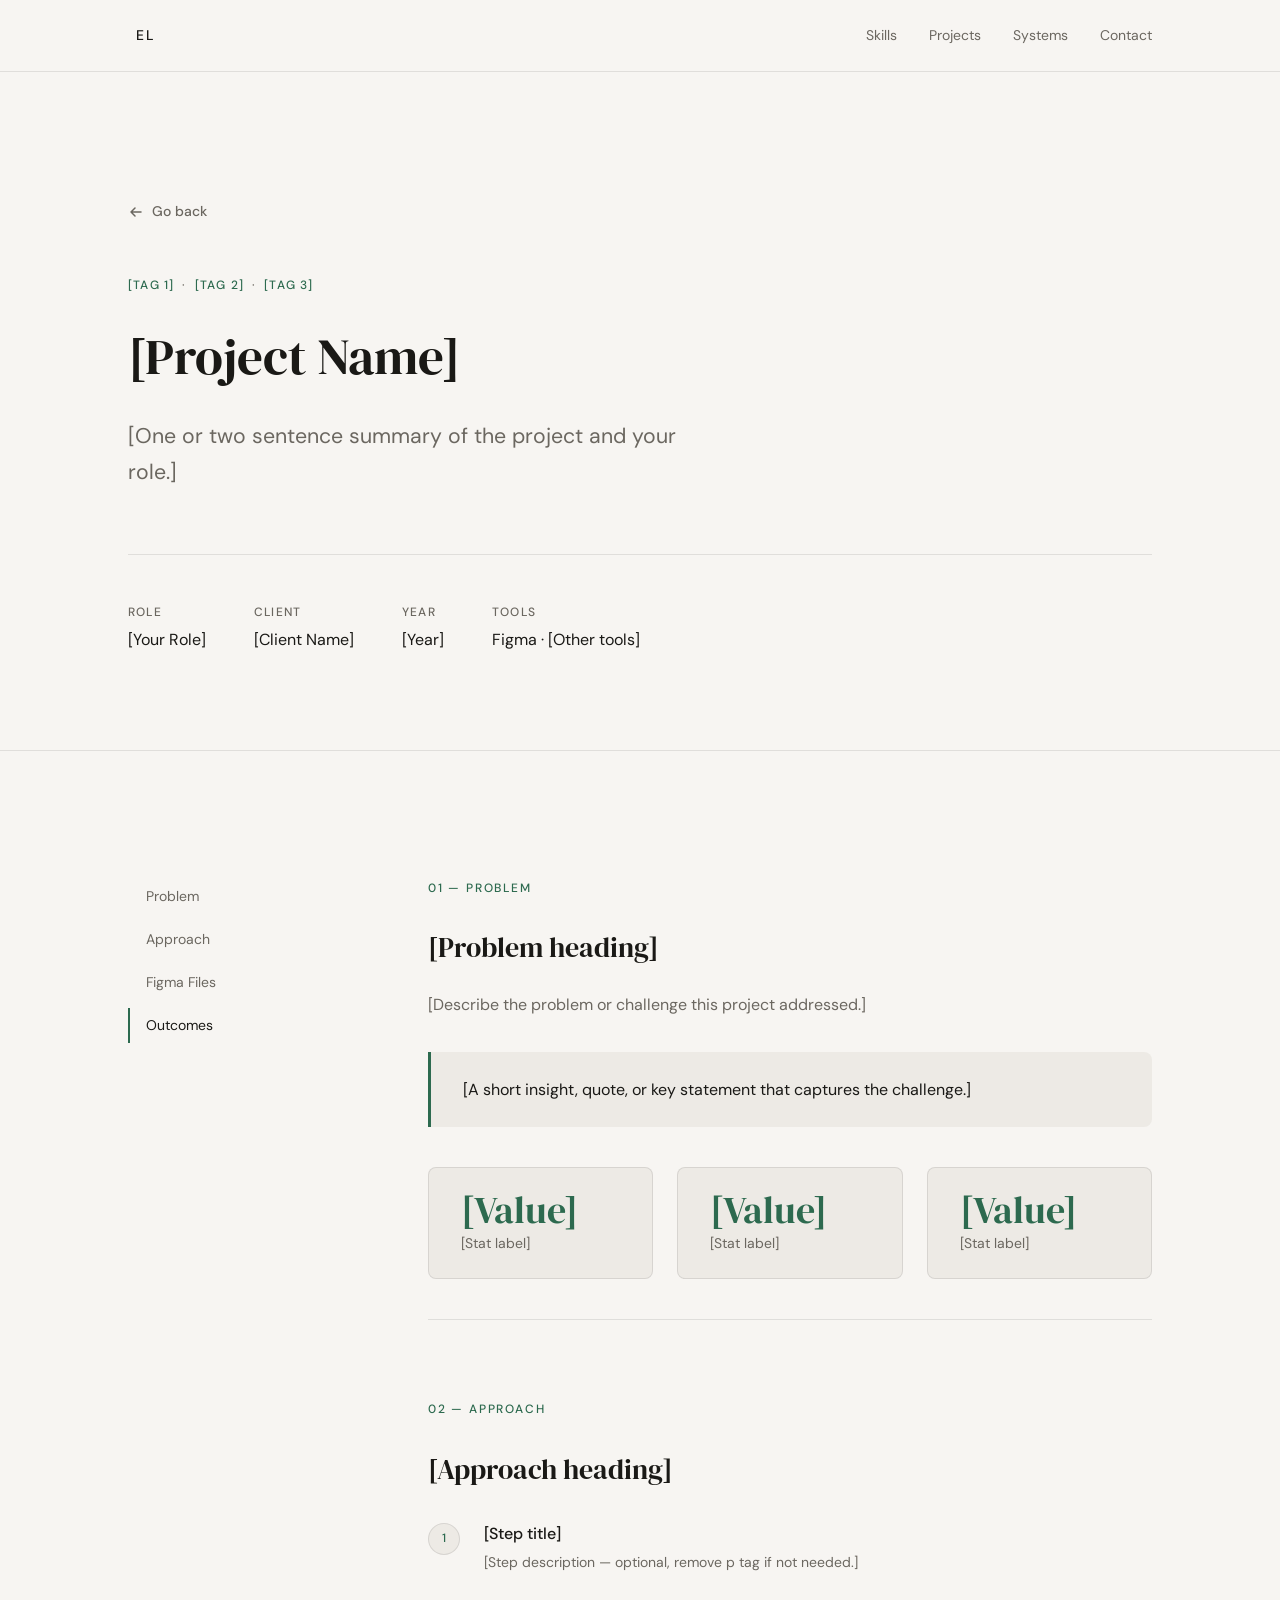
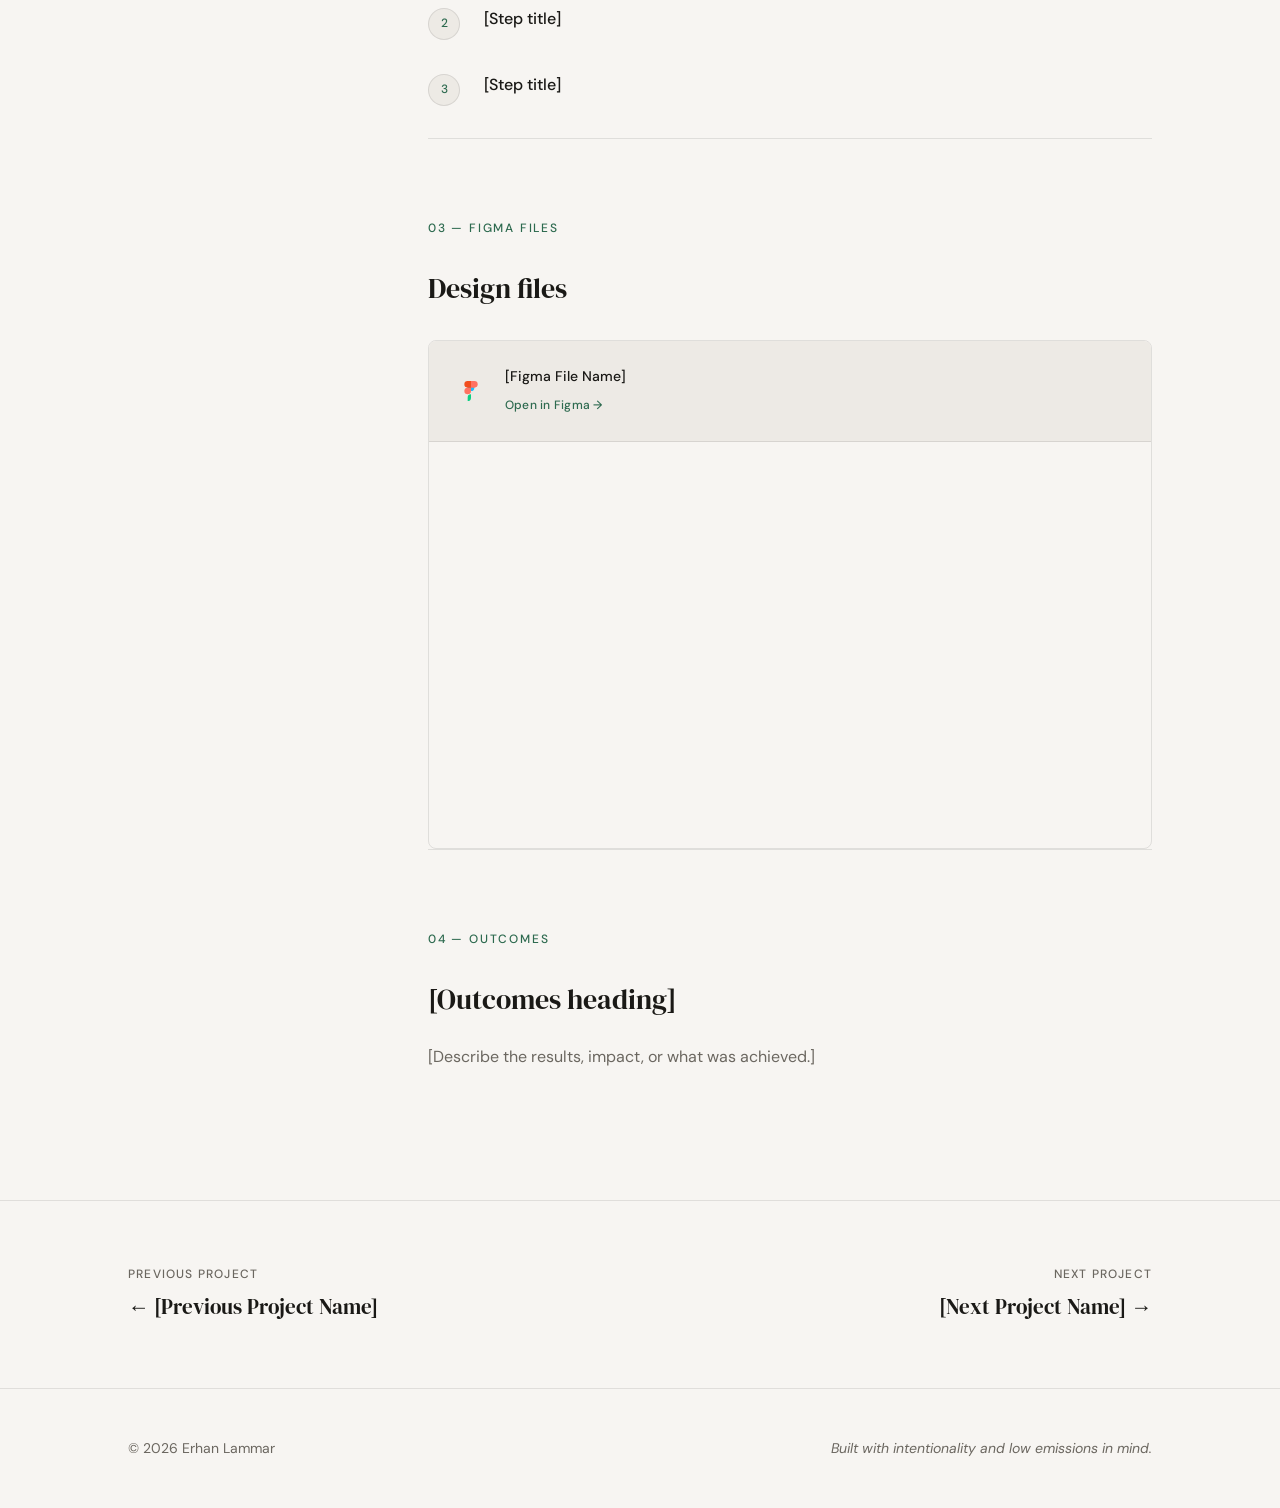
==== projects/_template.html @ 79a52daa "Update Elia Group case study content and add project template - Rewrite Problem, Approach, and Outco" ====
<!DOCTYPE html>
<html lang="en">
<head>
  <meta charset="UTF-8" />
  <meta name="viewport" content="width=device-width, initial-scale=1.0" />
  <meta name="description" content="[PROJECT NAME] — Case Study by Erhan Lammar. [SHORT DESCRIPTION]" />
  <title>[PROJECT NAME] — Erhan Lammar</title>
  <link rel="preconnect" href="https://fonts.googleapis.com" />
  <link rel="preconnect" href="https://fonts.gstatic.com" crossorigin />
  <link href="https://fonts.googleapis.com/css2?family=DM+Serif+Display:ital@0;1&family=DM+Sans:ital,opsz,wght@0,9..40,300;0,9..40,400;0,9..40,500;1,9..40,300&display=swap" rel="stylesheet" />
  <link rel="stylesheet" href="../styles.css" />
</head>
<body>

  <a href="#main-content" class="skip-link">Skip to main content</a>

  <header class="site-header" role="banner">
    <nav class="nav" aria-label="Main navigation">
      <a href="../index.html" class="nav__logo" aria-label="Erhan Lammar — Home">
        <span aria-hidden="true">EL</span>
      </a>
      <ul class="nav__links" role="list">
        <li><a href="../index.html#skills" class="nav__link">Skills</a></li>
        <li><a href="../index.html#projects" class="nav__link">Projects</a></li>
        <li><a href="../index.html#systems" class="nav__link">Systems</a></li>
        <li><a href="../index.html#contact" class="nav__link">Contact</a></li>
      </ul>
    </nav>
  </header>

  <main id="main-content">

    <!-- ── Hero ── -->
    <section class="cs-hero" aria-labelledby="cs-title">
      <div class="container reveal">

        <div class="cs-hero__back">
          <a href="../index.html#projects" class="back-link" aria-label="Go back">
            <svg width="16" height="16" viewBox="0 0 16 16" fill="none" aria-hidden="true">
              <path d="M13 8H3M7 4L3 8l4 4" stroke="currentColor" stroke-width="1.5" stroke-linecap="round" stroke-linejoin="round"/>
            </svg>
            Go back
          </a>
        </div>

        <!-- Tags: add/remove as needed -->
        <div class="cs-hero__tags">
          <span class="cs-hero__tag">[Tag 1]</span>
          <span class="cs-hero__tag">[Tag 2]</span>
          <span class="cs-hero__tag">[Tag 3]</span>
        </div>

        <h1 class="cs-hero__title" id="cs-title">[Project Name]</h1>
        <p class="cs-hero__summary">
          [One or two sentence summary of the project and your role.]
        </p>

        <!-- Meta: update labels/values to match the project -->
        <dl class="cs-hero__meta">
          <div class="cs-meta-item">
            <dt class="cs-meta-item__label">Role</dt>
            <dd class="cs-meta-item__value">[Your Role]</dd>
          </div>
          <div class="cs-meta-item">
            <dt class="cs-meta-item__label">Client</dt>
            <dd class="cs-meta-item__value">[Client Name]</dd>
          </div>
          <div class="cs-meta-item">
            <dt class="cs-meta-item__label">Year</dt>
            <dd class="cs-meta-item__value">[Year]</dd>
          </div>
          <div class="cs-meta-item">
            <dt class="cs-meta-item__label">Tools</dt>
            <dd class="cs-meta-item__value">Figma · [Other tools]</dd>
          </div>
        </dl>

      </div>
    </section>

    <!-- ── Body ── -->
    <div class="cs-body">
      <div class="container">
        <div class="cs-body__grid">

          <!-- Sidebar navigation — mirror the section IDs below -->
          <aside class="cs-sidebar" aria-label="Case study sections">
            <a href="#problem" class="cs-sidebar__link">Problem</a>
            <a href="#approach" class="cs-sidebar__link">Approach</a>
            <a href="#figma-files" class="cs-sidebar__link">Figma Files</a>
            <a href="#outcomes" class="cs-sidebar__link">Outcomes</a>
          </aside>

          <div class="cs-content">

            <!-- ── 01 Problem ── -->
            <section class="cs-section reveal" id="problem" aria-labelledby="problem-heading">
              <p class="cs-section__label">01 — Problem</p>
              <h2 class="cs-section__heading" id="problem-heading">[Problem heading]</h2>
              <div class="cs-section__body">
                <p>[Describe the problem or challenge this project addressed.]</p>
              </div>

              <!-- Optional callout quote -->
              <div class="cs-callout">
                <p>[A short insight, quote, or key statement that captures the challenge.]</p>
              </div>

              <!-- Optional stats — remove if not needed -->
              <div class="cs-stats">
                <div class="cs-stat">
                  <p class="cs-stat__value">[Value]</p>
                  <p class="cs-stat__label">[Stat label]</p>
                </div>
                <div class="cs-stat">
                  <p class="cs-stat__value">[Value]</p>
                  <p class="cs-stat__label">[Stat label]</p>
                </div>
                <div class="cs-stat">
                  <p class="cs-stat__value">[Value]</p>
                  <p class="cs-stat__label">[Stat label]</p>
                </div>
              </div>
            </section>

            <!-- ── 02 Approach ── -->
            <section class="cs-section reveal" id="approach" aria-labelledby="approach-heading">
              <p class="cs-section__label">02 — Approach</p>
              <h2 class="cs-section__heading" id="approach-heading">[Approach heading]</h2>

              <!-- Numbered steps — add or remove as needed -->
              <div class="cs-steps">
                <div class="cs-step">
                  <span class="cs-step__num" aria-hidden="true">1</span>
                  <div class="cs-step__content">
                    <h4>[Step title]</h4>
                    <p>[Step description — optional, remove p tag if not needed.]</p>
                  </div>
                </div>
                <div class="cs-step">
                  <span class="cs-step__num" aria-hidden="true">2</span>
                  <div class="cs-step__content">
                    <h4>[Step title]</h4>
                  </div>
                </div>
                <div class="cs-step">
                  <span class="cs-step__num" aria-hidden="true">3</span>
                  <div class="cs-step__content">
                    <h4>[Step title]</h4>
                  </div>
                </div>
              </div>
            </section>

            <!-- ── 03 Figma Files ── -->
            <section class="cs-section reveal" id="figma-files" aria-labelledby="figma-heading">
              <p class="cs-section__label">03 — Figma Files</p>
              <h2 class="cs-section__heading" id="figma-heading">Design files</h2>

              <div class="cs-figma-files">

                <!-- Repeat this block for each Figma file -->
                <div class="cs-figma-file">
                  <div class="cs-figma-file__header">
                    <svg class="cs-figma-file__icon" width="20" height="20" viewBox="0 0 38 57" fill="none" aria-hidden="true">
                      <path d="M19 28.5A9.5 9.5 0 1 1 28.5 19 9.5 9.5 0 0 1 19 28.5z" fill="#1ABCFE"/>
                      <path d="M9.5 47.5A9.5 9.5 0 0 1 19 38v9.5a9.5 9.5 0 0 1-9.5 9.5z" fill="#0ACF83"/>
                      <path d="M0 28.5A9.5 9.5 0 0 1 9.5 19H19v9.5A9.5 9.5 0 0 1 9.5 38 9.5 9.5 0 0 1 0 28.5z" fill="#FF7262"/>
                      <path d="M0 9.5A9.5 9.5 0 0 1 9.5 0H19v19H9.5A9.5 9.5 0 0 1 0 9.5z" fill="#F24E1E"/>
                      <path d="M19 0h9.5a9.5 9.5 0 0 1 0 19H19z" fill="#FF7262"/>
                    </svg>
                    <div>
                      <p class="cs-figma-file__name">[Figma File Name]</p>
                      <a href="[FIGMA URL]" class="cs-figma-file__link" target="_blank" rel="noopener noreferrer">Open in Figma →</a>
                    </div>
                  </div>
                  <div class="cs-figma-embed">
                    <iframe src="https://www.figma.com/embed?embed_host=share&url=[FIGMA URL]" allowfullscreen loading="lazy" title="[Figma File Name] — Figma design file"></iframe>
                  </div>
                </div>

              </div>
            </section>

            <!-- ── 04 Outcomes ── -->
            <section class="cs-section reveal" id="outcomes" aria-labelledby="outcomes-heading">
              <p class="cs-section__label">04 — Outcomes</p>
              <h2 class="cs-section__heading" id="outcomes-heading">[Outcomes heading]</h2>
              <div class="cs-section__body">
                <p>[Describe the results, impact, or what was achieved.]</p>
              </div>
            </section>

          </div>
        </div>
      </div>
    </div>

  </main>

  <!-- ── Project Navigation ── -->
  <nav class="cs-project-nav" aria-label="Project navigation">
    <div class="container">
      <!-- Previous: update href and title, or remove if first project -->
      <a href="[PREV-PAGE].html" class="cs-project-nav__link">
        <span class="cs-project-nav__dir">Previous Project</span>
        <span class="cs-project-nav__title">← [Previous Project Name]</span>
      </a>
      <!-- Next: update href and title, or remove if last project -->
      <a href="[NEXT-PAGE].html" class="cs-project-nav__link cs-project-nav__link--next">
        <span class="cs-project-nav__dir">Next Project</span>
        <span class="cs-project-nav__title">[Next Project Name] →</span>
      </a>
    </div>
  </nav>

  <footer class="site-footer" role="contentinfo">
    <div class="container">
      <p class="site-footer__copy">&copy; <span class="year"></span> Erhan Lammar</p>
      <p class="site-footer__note">Built with intentionality and low emissions in mind.</p>
    </div>
  </footer>

  <script src="../main.js"></script>
  <script>
    document.querySelectorAll('.year').forEach(el => el.textContent = new Date().getFullYear());
    const sidebarLinks = document.querySelectorAll('.cs-sidebar__link');
    const csSections = document.querySelectorAll('.cs-section[id]');
    const sidebarObserver = new IntersectionObserver(entries => {
      entries.forEach(entry => {
        if (entry.isIntersecting) {
          sidebarLinks.forEach(l => l.classList.remove('is-active'));
          const active = document.querySelector(`.cs-sidebar__link[href="#${entry.target.id}"]`);
          if (active) active.classList.add('is-active');
        }
      });
    }, { threshold: 0.4 });
    csSections.forEach(s => sidebarObserver.observe(s));
  </script>
</body>
</html>
---- styles.css ----
/* ============================================================
   Erhan Lammar Portfolio — Design System Tokens & Styles
   ============================================================ */

/* ── Tokens ── */
:root {
  /* Color */
  --color-bg:           #F7F5F2;
  --color-surface:      #EDEAE5;
  --color-text:         #1A1916;
  --color-text-muted:   #6B6760;
  --color-accent:       #2D6A4F;
  --color-accent-light: #52B788;
  --color-border:       rgba(26, 25, 22, 0.10);

  /* Typography */
  --font-serif: 'DM Serif Display', Georgia, 'Times New Roman', serif;
  --font-sans:  'DM Sans', system-ui, -apple-system, sans-serif;

  /* Type scale — Perfect Fourth (1.333) */
  --text-xs:   0.75rem;   /* 12px */
  --text-sm:   0.875rem;  /* 14px */
  --text-base: 1rem;      /* 16px */
  --text-lg:   1.333rem;  /* ~21px */
  --text-xl:   1.777rem;  /* ~28px */
  --text-2xl:  2.369rem;  /* ~38px */
  --text-3xl:  3.157rem;  /* ~50px */
  --text-4xl:  4.209rem;  /* ~67px */

  /* Spacing — 8pt grid */
  --space-1:  8px;
  --space-2:  16px;
  --space-3:  24px;
  --space-4:  32px;
  --space-5:  40px;
  --space-6:  48px;
  --space-8:  64px;
  --space-10: 80px;
  --space-12: 96px;
  --space-16: 128px;

  /* Border radius */
  --radius-sm: 4px;
  --radius-md: 8px;

  /* Transitions */
  --transition-fast: 200ms ease-out;
  --transition-med:  300ms ease-out;
}

/* Dark mode */
@media (prefers-color-scheme: dark) {
  :root {
    --color-bg:           #1A1916;
    --color-surface:      #242220;
    --color-text:         #F0EDE9;
    --color-text-muted:   #A09C97;
    --color-accent:       #52B788;
    --color-accent-light: #74C9A3;
    --color-border:       rgba(240, 237, 233, 0.10);
  }
}

/* ── Reset & Base ── */
*, *::before, *::after {
  box-sizing: border-box;
  margin: 0;
  padding: 0;
}

html {
  scroll-behavior: smooth;
  font-size: 16px;
}

@media (prefers-reduced-motion: reduce) {
  html { scroll-behavior: auto; }
}

body {
  font-family: var(--font-sans);
  background-color: var(--color-bg);
  color: var(--color-text);
  line-height: 1.65;
  -webkit-font-smoothing: antialiased;
  -moz-osx-font-smoothing: grayscale;
}

img, svg {
  display: block;
  max-width: 100%;
}

a {
  color: inherit;
  text-decoration: none;
}

ul { list-style: none; }

/* ── Utilities ── */
.sr-only {
  position: absolute;
  width: 1px;
  height: 1px;
  padding: 0;
  margin: -1px;
  overflow: hidden;
  clip: rect(0, 0, 0, 0);
  white-space: nowrap;
  border: 0;
}

.container {
  width: 100%;
  max-width: 1120px;
  margin-inline: auto;
  padding-inline: var(--space-3);
}

@media (min-width: 768px) {
  .container { padding-inline: var(--space-6); }
}

/* ── Skip Link ── */
.skip-link {
  position: absolute;
  top: var(--space-2);
  left: var(--space-2);
  z-index: 9999;
  padding: var(--space-1) var(--space-2);
  background: var(--color-accent);
  color: #F7F5F2;
  font-family: var(--font-sans);
  font-size: var(--text-sm);
  font-weight: 500;
  border-radius: var(--radius-sm);
  transform: translateY(-200%);
  transition: transform var(--transition-fast);
}

.skip-link:focus {
  transform: translateY(0);
  outline: 2px solid var(--color-accent-light);
  outline-offset: 3px;
}

/* ── Focus Ring ── */
:focus-visible {
  outline: 2px solid var(--color-accent);
  outline-offset: 3px;
  border-radius: var(--radius-sm);
}

/* ── Navigation ── */
.site-header {
  position: sticky;
  top: 0;
  z-index: 100;
  background-color: var(--color-bg);
  border-bottom: 1px solid var(--color-border);
  backdrop-filter: blur(8px);
  -webkit-backdrop-filter: blur(8px);
}

.nav {
  display: flex;
  align-items: center;
  justify-content: space-between;
  max-width: 1120px;
  margin-inline: auto;
  padding: var(--space-2) var(--space-3);
}

@media (min-width: 768px) {
  .nav { padding: var(--space-2) var(--space-6); }
}

.nav__logo {
  font-family: var(--font-sans);
  font-size: var(--text-sm);
  font-weight: 500;
  letter-spacing: 0.15em;
  text-transform: uppercase;
  color: var(--color-text);
  padding: var(--space-1);
  border-radius: var(--radius-sm);
  transition: color var(--transition-fast);
}

.nav__logo:hover { color: var(--color-accent); }

.nav__links {
  display: flex;
  gap: var(--space-4);
  align-items: center;
}

.nav__link {
  font-size: var(--text-sm);
  font-weight: 400;
  color: var(--color-text-muted);
  padding-bottom: 2px;
  border-bottom: 2px solid transparent;
  transition: color var(--transition-fast), border-color var(--transition-fast);
}

.nav__link:hover,
.nav__link:focus-visible,
.nav__link--active {
  color: var(--color-text);
  border-bottom-color: var(--color-accent);
  outline: none;
}

/* ── Section Base ── */
.section {
  padding-block: var(--space-12);
}

@media (min-width: 768px) {
  .section { padding-block: var(--space-16); }
}

.section-label {
  font-family: var(--font-sans);
  font-size: var(--text-xs);
  font-weight: 500;
  letter-spacing: 0.15em;
  text-transform: uppercase;
  color: var(--color-accent);
  margin-bottom: var(--space-6);
}

/* ── Scroll Reveal ── */
.reveal {
  opacity: 0;
  transform: translateY(24px);
  transition: opacity 0.6s ease-out, transform 0.6s ease-out;
}

.reveal.is-visible {
  opacity: 1;
  transform: translateY(0);
}

@media (prefers-reduced-motion: reduce) {
  .reveal {
    opacity: 1;
    transform: none;
    transition: none;
  }
}

/* ── Hero ── */
.hero {
  position: relative;
  min-height: 100svh;
  display: flex;
  flex-direction: column;
  justify-content: center;
  padding: var(--space-12) var(--space-3);
  padding-top: calc(var(--space-12) + 60px);
  overflow: hidden;
}

@media (min-width: 768px) {
  .hero { padding: var(--space-16) var(--space-6); }
}

/* Photo — right-anchored, fades into background */
.hero::before {
  content: '';
  position: absolute;
  inset: 0;
  background-image: url('images/erhan.jpg');
  background-size: cover;
  background-position: center top;
  background-repeat: no-repeat;
  opacity: 0.18;
  z-index: 0;
}

@media (min-width: 768px) {
  .hero::before {
    background-size: auto 100%;
    background-position: right center;
    /* Fade the photo out on the left so text stays readable */
    -webkit-mask-image: linear-gradient(to right, transparent 20%, black 60%);
    mask-image: linear-gradient(to right, transparent 20%, black 60%);
    opacity: 0.55;
  }
}

.hero__inner {
  position: relative;
  z-index: 1;
  max-width: 1120px;
  margin-inline: auto;
  width: 100%;
}

.hero__heading {
  font-family: var(--font-sans);
  font-size: clamp(var(--text-2xl), 7vw, var(--text-4xl));
  font-weight: 300;
  line-height: 1.1;
  letter-spacing: -0.02em;
  color: var(--color-text);
  margin-bottom: var(--space-4);
}

.hero__line {
  display: block;
}

.hero__line--serif {
  font-family: var(--font-serif);
  font-weight: 400;
  font-style: normal;
}

.hero__line--accent {
  color: var(--color-accent);
}

.hero__name {
  font-family: var(--font-sans);
  font-size: var(--text-sm);
  font-weight: 400;
  letter-spacing: 0.12em;
  text-transform: uppercase;
  color: var(--color-text-muted);
  margin-bottom: var(--space-3);
}

.hero__sub {
  font-size: var(--text-lg);
  color: var(--color-text-muted);
  max-width: 480px;
  line-height: 1.6;
}

/* Hero staggered fade-in */
.hero__name,
.hero__line,
.hero__sub {
  opacity: 0;
  transform: translateY(16px);
  transition: opacity 0.6s ease-out, transform 0.6s ease-out;
}

.hero--loaded .hero__name,
.hero--loaded .hero__line,
.hero--loaded .hero__sub {
  opacity: 1;
  transform: translateY(0);
}

.hero__name[data-delay="0"]  { transition-delay: 0ms; }
.hero__line[data-delay="1"]  { transition-delay: 80ms; }
.hero__line[data-delay="2"]  { transition-delay: 160ms; }
.hero__line[data-delay="3"]  { transition-delay: 240ms; }
.hero__sub[data-delay="4"]   { transition-delay: 360ms; }

@media (prefers-reduced-motion: reduce) {
  .hero__name,
  .hero__line,
  .hero__sub {
    opacity: 1;
    transform: none;
    transition: none;
  }
}

/* Scroll cue */
.hero__scroll-cue {
  position: absolute;
  bottom: var(--space-6);
  left: 50%;
  transform: translateX(-50%);
  display: flex;
  justify-content: center;
}

.scroll-line {
  display: block;
  width: 1px;
  height: 48px;
  background: linear-gradient(to bottom, var(--color-accent) 0%, transparent 100%);
  animation: scroll-pulse 2s ease-in-out infinite;
}

@keyframes scroll-pulse {
  0%, 100% { opacity: 0.3; transform: scaleY(1); }
  50%       { opacity: 1;   transform: scaleY(1.1); }
}

@media (prefers-reduced-motion: reduce) {
  .scroll-line { animation: none; opacity: 0.4; }
}

/* ── About ── */
.about__grid {
  display: grid;
  grid-template-columns: 1fr;
  gap: var(--space-8);
}

@media (min-width: 768px) {
  .about__grid {
    grid-template-columns: 1fr 1fr;
    gap: var(--space-10);
    align-items: start;
  }
  .about__facts {
    padding-top: 68px; /* offset label height (20px) + label margin-bottom (48px) */
  }
}

.about__text {
  font-size: var(--text-lg);
  color: var(--color-text);
  line-height: 1.75;
}

.facts-list {
  display: flex;
  flex-direction: column;
  gap: var(--space-2);
  border-top: 1px solid var(--color-border);
  padding-top: var(--space-3);
}

.facts-list__item {
  display: flex;
  align-items: flex-start;
  gap: var(--space-2);
  font-size: var(--text-base);
  color: var(--color-text-muted);
  line-height: 1.5;
}

.facts-list__icon {
  flex-shrink: 0;
  margin-top: 2px;
  color: var(--color-accent);
}

/* ── Skills ── */
.skills__grid {
  display: grid;
  grid-template-columns: 1fr 1fr;
  gap: var(--space-6) var(--space-8);
}

@media (min-width: 768px) {
  .skills__grid {
    grid-template-columns: repeat(4, 1fr);
  }
}

.skills__category-title {
  font-family: var(--font-sans);
  font-size: var(--text-xs);
  font-weight: 500;
  letter-spacing: 0.1em;
  text-transform: uppercase;
  color: var(--color-text-muted);
  margin-bottom: var(--space-2);
}

.tag-list {
  display: flex;
  flex-wrap: wrap;
  gap: var(--space-1);
}

.tag {
  display: inline-block;
  font-size: var(--text-sm);
  color: var(--color-text);
  background: var(--color-surface);
  border: 1px solid var(--color-border);
  border-radius: var(--radius-sm);
  padding: 4px 10px;
  line-height: 1.5;
}

/* ── Buttons ── */
.btn-outline {
  display: inline-flex;
  align-items: center;
  gap: var(--space-2);
  font-family: var(--font-sans);
  font-size: var(--text-sm);
  font-weight: 500;
  color: var(--color-text);
  border: 1px solid var(--color-border);
  border-radius: var(--radius-md);
  padding: var(--space-2) var(--space-4);
  text-decoration: none;
  transition: border-color var(--transition-fast), color var(--transition-fast), background var(--transition-fast);
}

.btn-outline:hover {
  border-color: var(--color-accent);
  color: var(--color-accent);
  background: color-mix(in srgb, var(--color-accent) 8%, transparent);
}

/* ── Projects ── */
.projects__cta {
  margin-top: var(--space-6);
  display: flex;
  justify-content: center;
}

.projects__grid {
  display: grid;
  grid-template-columns: 1fr;
  gap: var(--space-3);
}

@media (min-width: 768px) {
  .projects__grid {
    grid-template-columns: repeat(3, 1fr);
  }
}

.project-card {
  background: var(--color-surface);
  border: 1px solid var(--color-border);
  border-left: 3px solid transparent;
  border-radius: var(--radius-md);
  transition: transform var(--transition-fast), border-left-color var(--transition-fast);
}

.project-card:hover {
  transform: translateY(-4px);
  border-left-color: var(--color-accent);
}

@media (prefers-reduced-motion: reduce) {
  .project-card:hover { transform: none; }
}

.project-card__inner {
  padding: var(--space-4);
  display: flex;
  flex-direction: column;
  gap: var(--space-2);
  height: 100%;
}

.project-card__tags {
  display: flex;
  flex-wrap: wrap;
  gap: var(--space-1);
}

.project-tag {
  font-size: var(--text-xs);
  font-weight: 500;
  letter-spacing: 0.08em;
  text-transform: uppercase;
  color: var(--color-accent);
}

.project-tag + .project-tag::before {
  content: '·';
  margin-right: var(--space-1);
  color: var(--color-text-muted);
}

.project-card__title {
  font-family: var(--font-serif);
  font-size: var(--text-xl);
  font-weight: 400;
  line-height: 1.2;
  color: var(--color-text);
}

.project-card__desc {
  font-size: var(--text-base);
  color: var(--color-text-muted);
  line-height: 1.65;
  flex: 1;
}

.project-card__link {
  display: inline-flex;
  align-items: center;
  gap: var(--space-1);
  font-size: var(--text-sm);
  font-weight: 500;
  color: var(--color-accent);
  margin-top: auto;
  padding-top: var(--space-2);
  border-top: 1px solid var(--color-border);
  transition: gap var(--transition-fast);
}

.project-card__link:hover { gap: var(--space-2); }
.project-card__link:focus-visible { outline-offset: 6px; }

/* ── Design System Contributions ── */
.ds-contributions__intro {
  font-size: var(--text-lg);
  color: var(--color-text-muted);
  max-width: 560px;
  margin-bottom: var(--space-8);
}

.ds-contributions__grid {
  display: grid;
  grid-template-columns: 1fr;
  gap: var(--space-3);
}

@media (min-width: 768px) {
  .ds-contributions__grid {
    grid-template-columns: repeat(3, 1fr);
  }
}

.contribution-card {
  padding: var(--space-4);
  border: 1px solid var(--color-border);
  border-radius: var(--radius-md);
  display: flex;
  flex-direction: column;
  gap: var(--space-2);
}

.contribution-card__icon {
  color: var(--color-accent);
  margin-bottom: var(--space-1);
}

.contribution-card__title {
  font-family: var(--font-sans);
  font-size: var(--text-base);
  font-weight: 500;
  color: var(--color-text);
  line-height: 1.4;
}

.contribution-card__desc {
  font-size: var(--text-sm);
  color: var(--color-text-muted);
  line-height: 1.7;
}

/* ── Philosophy Strip ── */
.philosophy-strip {
  background-color: var(--color-accent);
  padding-block: var(--space-10);
}

@media (min-width: 768px) {
  .philosophy-strip { padding-block: var(--space-12); }
}

.philosophy-strip__grid {
  display: grid;
  grid-template-columns: 1fr;
  gap: var(--space-6);
}

@media (min-width: 768px) {
  .philosophy-strip__grid {
    grid-template-columns: repeat(3, 1fr);
    gap: var(--space-8);
  }
}

.philosophy-item {
  border-top: 1px solid rgba(247, 245, 242, 0.2);
  padding-top: var(--space-3);
}

.philosophy-item__text {
  font-size: var(--text-base);
  color: #F7F5F2;
  line-height: 1.65;
}

.philosophy-item__text strong {
  display: block;
  font-family: var(--font-serif);
  font-size: var(--text-xl);
  font-weight: 400;
  margin-bottom: var(--space-1);
  color: #F7F5F2;
}

/* ── Contact ── */
.contact__heading {
  font-family: var(--font-serif);
  font-size: clamp(var(--text-2xl), 5vw, var(--text-3xl));
  font-weight: 400;
  line-height: 1.2;
  margin-bottom: var(--space-3);
}

.contact__sub {
  font-size: var(--text-lg);
  color: var(--color-text-muted);
  max-width: 520px;
  line-height: 1.65;
  margin-bottom: var(--space-6);
}

.contact__actions {
  display: flex;
  align-items: center;
  flex-wrap: wrap;
  gap: var(--space-4);
}

.contact__email {
  font-family: var(--font-sans);
  font-size: var(--text-lg);
  font-weight: 500;
  color: var(--color-accent);
  border-bottom: 2px solid currentColor;
  padding-bottom: 2px;
  transition: color var(--transition-fast);
}

.contact__email:hover { color: var(--color-accent-light); }

.contact__social {
  display: inline-flex;
  align-items: center;
  gap: var(--space-1);
  font-size: var(--text-base);
  color: var(--color-text-muted);
  transition: color var(--transition-fast);
}

.contact__social:hover { color: var(--color-accent); }

/* ── Footer ── */
.site-footer {
  border-top: 1px solid var(--color-border);
  padding-block: var(--space-6);
}

.site-footer .container {
  display: flex;
  flex-direction: column;
  gap: var(--space-1);
}

@media (min-width: 768px) {
  .site-footer .container {
    flex-direction: row;
    justify-content: space-between;
    align-items: center;
  }
}

.site-footer__copy {
  font-size: var(--text-sm);
  color: var(--color-text-muted);
}

.site-footer__note {
  font-size: var(--text-sm);
  color: var(--color-text-muted);
  font-style: italic;
}

/* ============================================================
   Case Study Pages
   ============================================================ */

/* ── All Projects Page ── */
.all-projects__header {
  margin-top: var(--space-6);
  margin-bottom: var(--space-8);
}

.all-projects__intro {
  font-size: var(--text-lg);
  color: var(--color-text-muted);
  margin-top: var(--space-3);
  max-width: 560px;
}

/* ── Figma Files Section ── */
.cs-figma-files {
  display: flex;
  flex-direction: column;
  gap: var(--space-6);
  margin-top: var(--space-4);
}

.cs-figma-file {
  border: 1px solid var(--color-border);
  border-radius: var(--radius-md);
  overflow: hidden;
}

.cs-figma-file__header {
  display: flex;
  align-items: center;
  gap: var(--space-3);
  padding: var(--space-3) var(--space-4);
  background: var(--color-surface);
  border-bottom: 1px solid var(--color-border);
}

.cs-figma-file__icon {
  flex-shrink: 0;
  color: var(--color-text-muted);
}

.cs-figma-file__name {
  font-size: var(--text-sm);
  font-weight: 500;
  color: var(--color-text);
  margin-bottom: 3px;
}

.cs-figma-file__link {
  font-size: var(--text-xs);
  color: var(--color-accent);
  text-decoration: none;
  font-weight: 500;
  letter-spacing: 0.02em;
}

.cs-figma-file__link:hover {
  text-decoration: underline;
}

.cs-figma-embed {
  position: relative;
  width: 100%;
  aspect-ratio: 16 / 9;
}

.cs-figma-embed iframe {
  width: 100%;
  height: 100%;
  border: none;
  display: block;
}

/* ── Back link ── */
.back-link {
  display: inline-flex;
  align-items: center;
  gap: var(--space-1);
  font-size: var(--text-sm);
  font-weight: 500;
  color: var(--color-text-muted);
  transition: color var(--transition-fast), gap var(--transition-fast);
}

.back-link:hover { color: var(--color-accent); gap: var(--space-2); }

.back-link svg { flex-shrink: 0; }

/* ── Case Study Hero ── */
.cs-hero {
  padding-block: var(--space-12) var(--space-10);
  border-bottom: 1px solid var(--color-border);
}

@media (min-width: 768px) {
  .cs-hero { padding-block: var(--space-16) var(--space-12); }
}

.cs-hero__back {
  margin-bottom: var(--space-6);
}

.cs-hero__tags {
  display: flex;
  flex-wrap: wrap;
  gap: var(--space-1);
  margin-bottom: var(--space-4);
}

.cs-hero__tag {
  font-size: var(--text-xs);
  font-weight: 500;
  letter-spacing: 0.1em;
  text-transform: uppercase;
  color: var(--color-accent);
}

.cs-hero__tag + .cs-hero__tag::before {
  content: '·';
  margin-right: var(--space-1);
  color: var(--color-text-muted);
}

.cs-hero__title {
  font-family: var(--font-serif);
  font-size: clamp(var(--text-2xl), 6vw, var(--text-3xl));
  font-weight: 400;
  line-height: 1.15;
  color: var(--color-text);
  margin-bottom: var(--space-4);
  max-width: 720px;
}

.cs-hero__summary {
  font-size: var(--text-lg);
  color: var(--color-text-muted);
  max-width: 600px;
  line-height: 1.7;
  margin-bottom: var(--space-8);
}

.cs-hero__meta {
  display: flex;
  flex-wrap: wrap;
  gap: var(--space-6);
  padding-top: var(--space-6);
  border-top: 1px solid var(--color-border);
}

.cs-meta-item__label {
  font-size: var(--text-xs);
  font-weight: 500;
  letter-spacing: 0.1em;
  text-transform: uppercase;
  color: var(--color-text-muted);
  margin-bottom: 4px;
}

.cs-meta-item__value {
  font-size: var(--text-base);
  color: var(--color-text);
}

/* ── Case Study Body ── */
.cs-body {
  padding-block: var(--space-12);
}

@media (min-width: 768px) {
  .cs-body { padding-block: var(--space-16); }
}

.cs-body__grid {
  display: grid;
  grid-template-columns: 1fr;
  gap: var(--space-12);
}

@media (min-width: 900px) {
  .cs-body__grid {
    grid-template-columns: 220px 1fr;
    gap: var(--space-10);
    align-items: start;
  }
}

/* Sticky sidebar on desktop */
.cs-sidebar {
  display: flex;
  flex-direction: column;
  gap: var(--space-1);
}

@media (min-width: 900px) {
  .cs-sidebar {
    position: sticky;
    top: calc(60px + var(--space-6));
  }
}

.cs-sidebar__link {
  font-size: var(--text-sm);
  color: var(--color-text-muted);
  padding: 6px 0;
  border-left: 2px solid transparent;
  padding-left: var(--space-2);
  transition: color var(--transition-fast), border-color var(--transition-fast);
}

.cs-sidebar__link:hover,
.cs-sidebar__link.is-active {
  color: var(--color-text);
  border-left-color: var(--color-accent);
}

/* ── Case Study Sections ── */
.cs-section {
  scroll-margin-top: calc(60px + var(--space-6));
}

.cs-section + .cs-section {
  padding-top: var(--space-10);
  border-top: 1px solid var(--color-border);
}

.cs-section__label {
  font-family: var(--font-sans);
  font-size: var(--text-xs);
  font-weight: 500;
  letter-spacing: 0.15em;
  text-transform: uppercase;
  color: var(--color-accent);
  margin-bottom: var(--space-4);
}

.cs-section__heading {
  font-family: var(--font-serif);
  font-size: var(--text-xl);
  font-weight: 400;
  color: var(--color-text);
  margin-bottom: var(--space-3);
  line-height: 1.3;
}

.cs-section__body {
  font-size: var(--text-base);
  color: var(--color-text-muted);
  line-height: 1.8;
}

.cs-section__body p + p {
  margin-top: var(--space-3);
}

/* Callout block */
.cs-callout {
  border-left: 3px solid var(--color-accent);
  padding: var(--space-3) var(--space-4);
  background: var(--color-surface);
  border-radius: 0 var(--radius-md) var(--radius-md) 0;
  margin-block: var(--space-4);
}

.cs-callout p {
  font-size: var(--text-base);
  color: var(--color-text);
  line-height: 1.7;
}

/* Stat row */
.cs-stats {
  display: grid;
  grid-template-columns: repeat(auto-fit, minmax(140px, 1fr));
  gap: var(--space-3);
  margin-block: var(--space-5);
}

.cs-stat {
  background: var(--color-surface);
  border: 1px solid var(--color-border);
  border-radius: var(--radius-md);
  padding: var(--space-3) var(--space-4);
}

.cs-stat__value {
  font-family: var(--font-serif);
  font-size: var(--text-2xl);
  color: var(--color-accent);
  line-height: 1;
  margin-bottom: 4px;
}

.cs-stat__label {
  font-size: var(--text-sm);
  color: var(--color-text-muted);
  line-height: 1.4;
}

/* Step list */
.cs-steps {
  display: flex;
  flex-direction: column;
  gap: var(--space-4);
  margin-block: var(--space-4);
}

.cs-step {
  display: grid;
  grid-template-columns: 32px 1fr;
  gap: var(--space-3);
  align-items: start;
}

.cs-step__num {
  width: 32px;
  height: 32px;
  border-radius: 50%;
  background: var(--color-surface);
  border: 1px solid var(--color-border);
  display: flex;
  align-items: center;
  justify-content: center;
  font-size: var(--text-xs);
  font-weight: 500;
  color: var(--color-accent);
  flex-shrink: 0;
  margin-top: 2px;
}

.cs-step__content h4 {
  font-size: var(--text-base);
  font-weight: 500;
  color: var(--color-text);
  margin-bottom: 4px;
}

.cs-step__content p {
  font-size: var(--text-sm);
  color: var(--color-text-muted);
  line-height: 1.65;
}

/* Placeholder image block */
.cs-image-block {
  background: var(--color-surface);
  border: 1px solid var(--color-border);
  border-radius: var(--radius-md);
  aspect-ratio: 16/9;
  display: flex;
  align-items: center;
  justify-content: center;
  margin-block: var(--space-5);
  color: var(--color-text-muted);
  font-size: var(--text-sm);
}

/* ── Project Nav (next/prev) ── */
.cs-project-nav {
  border-top: 1px solid var(--color-border);
  padding-block: var(--space-8);
}

.cs-project-nav .container {
  display: flex;
  justify-content: space-between;
  align-items: center;
  flex-wrap: wrap;
  gap: var(--space-4);
}

.cs-project-nav__link {
  display: flex;
  flex-direction: column;
  gap: 4px;
}

.cs-project-nav__link--next { align-items: flex-end; }

.cs-project-nav__dir {
  font-size: var(--text-xs);
  font-weight: 500;
  letter-spacing: 0.1em;
  text-transform: uppercase;
  color: var(--color-text-muted);
}

.cs-project-nav__title {
  font-family: var(--font-serif);
  font-size: var(--text-lg);
  color: var(--color-text);
  transition: color var(--transition-fast);
}

.cs-project-nav__link:hover .cs-project-nav__title {
  color: var(--color-accent);
}
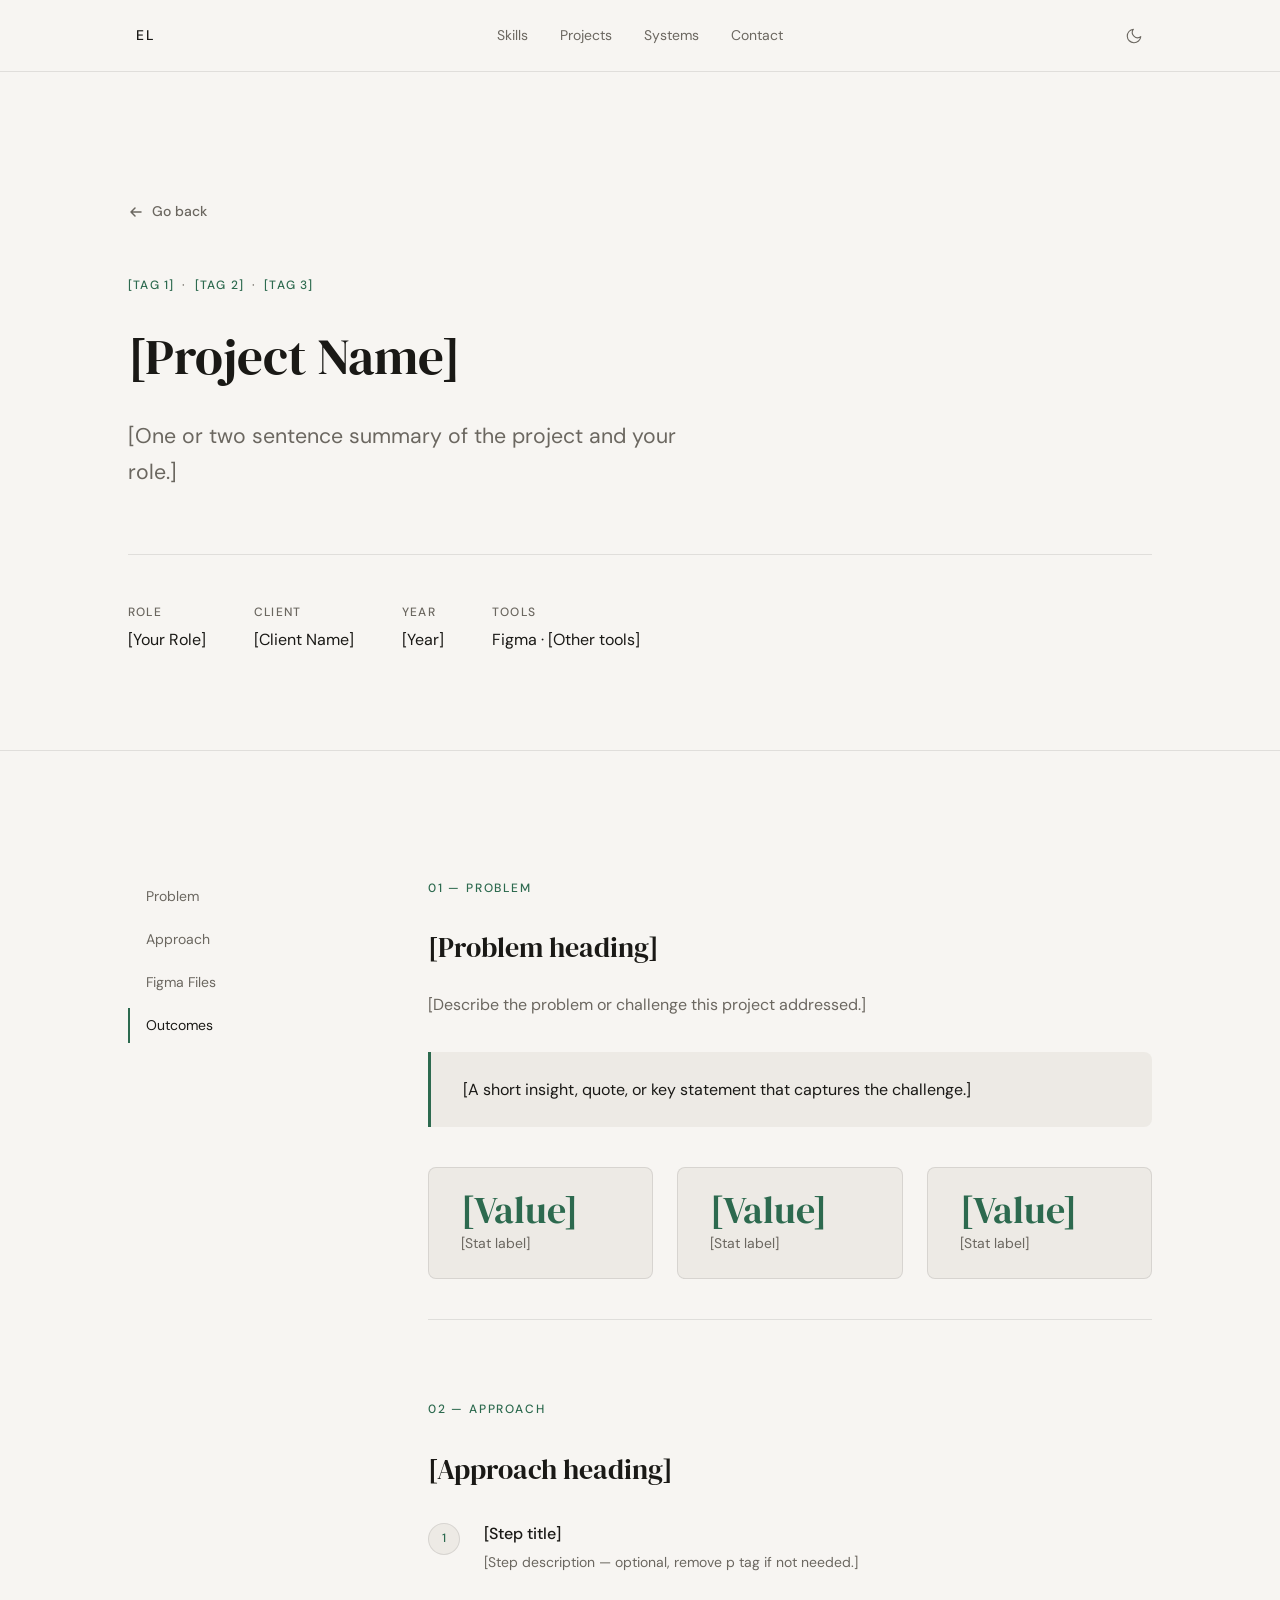
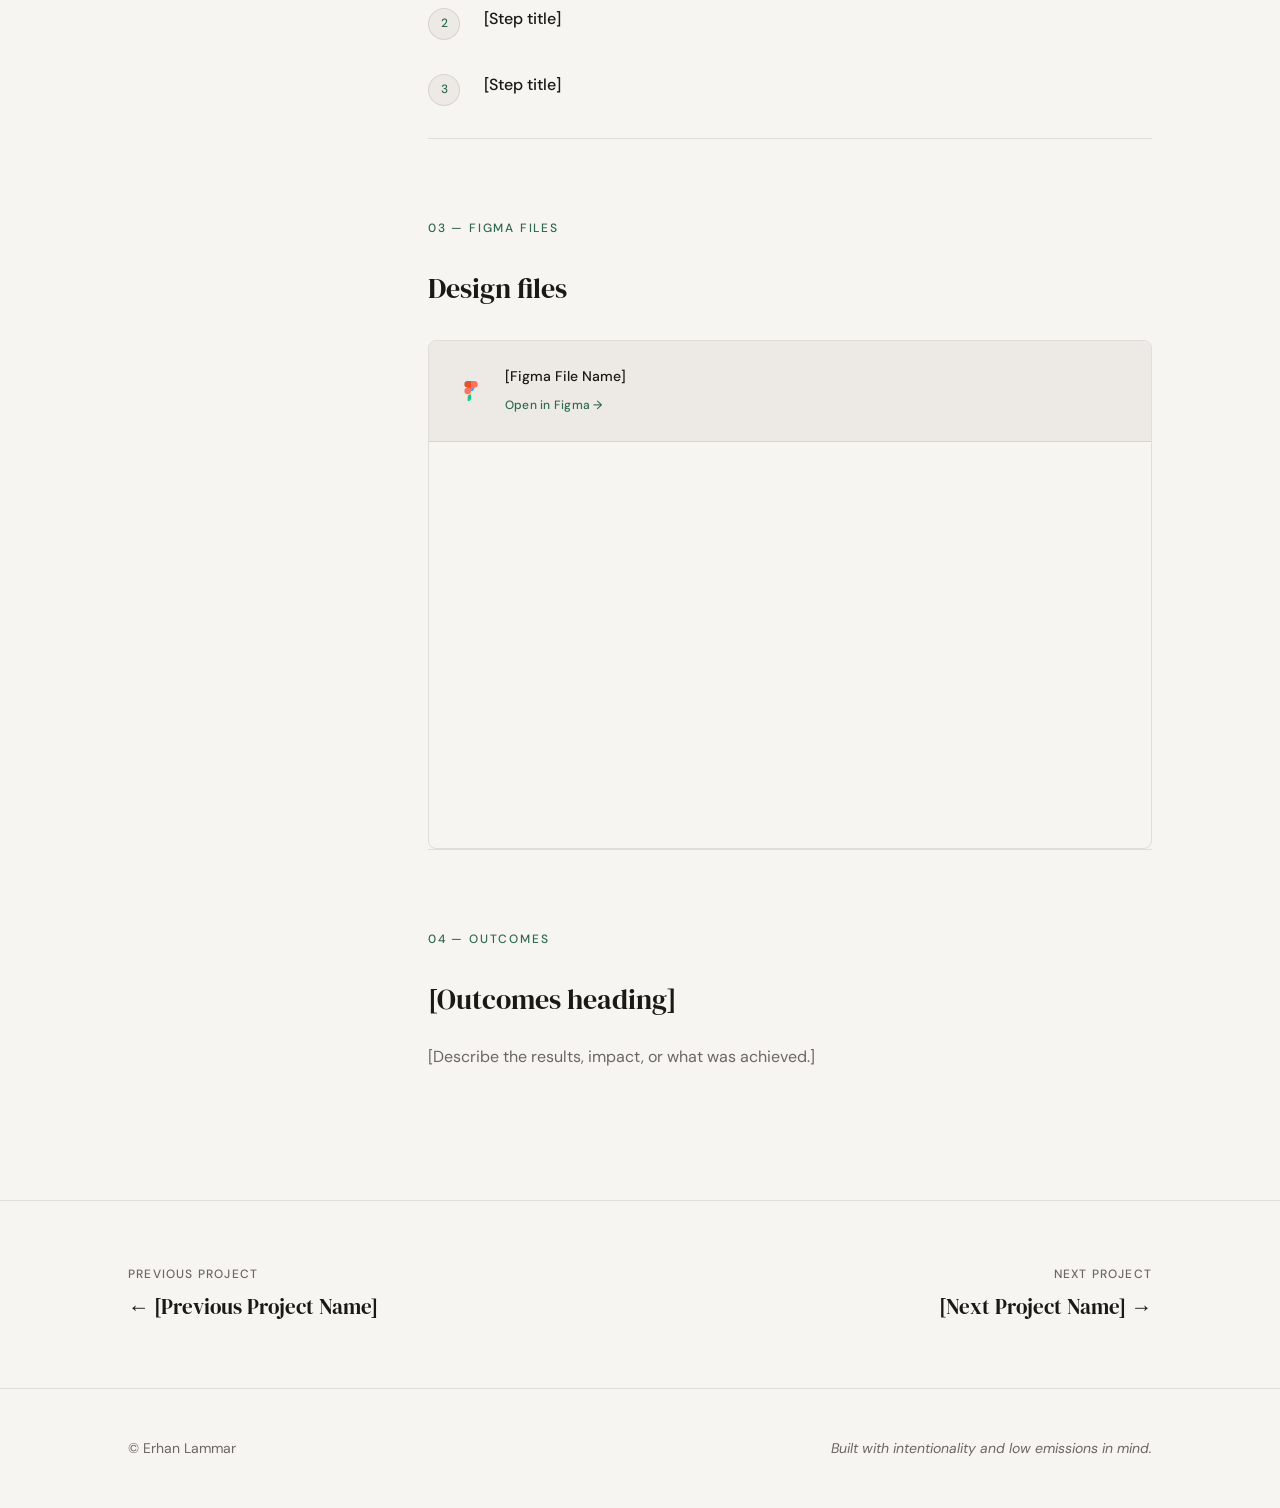
==== commit 136059e8: "Update project nav links and remove year from all footers - napoleon-games: Next Project → All Proje" ====
--- a/projects/_template.html
+++ b/projects/_template.html
@@ -9,6 +9,7 @@
   <link rel="preconnect" href="https://fonts.gstatic.com" crossorigin />
   <link href="https://fonts.googleapis.com/css2?family=DM+Serif+Display:ital@0;1&family=DM+Sans:ital,opsz,wght@0,9..40,300;0,9..40,400;0,9..40,500;1,9..40,300&display=swap" rel="stylesheet" />
   <link rel="stylesheet" href="../styles.css" />
+  <script>(function(){var t=localStorage.getItem('theme');if(t)document.documentElement.setAttribute('data-theme',t);})();</script>
 </head>
 <body>
 
@@ -25,6 +26,15 @@
         <li><a href="../index.html#systems" class="nav__link">Systems</a></li>
         <li><a href="../index.html#contact" class="nav__link">Contact</a></li>
       </ul>
+      <button class="nav__theme-toggle" id="theme-toggle" aria-label="Switch to dark mode">
+        <svg class="icon-sun" width="18" height="18" viewBox="0 0 24 24" fill="none" aria-hidden="true">
+          <circle cx="12" cy="12" r="4" stroke="currentColor" stroke-width="1.5"/>
+          <path d="M12 2v2M12 20v2M4.22 4.22l1.42 1.42M18.36 18.36l1.42 1.42M2 12h2M20 12h2M4.22 19.78l1.42-1.42M18.36 5.64l1.42-1.42" stroke="currentColor" stroke-width="1.5" stroke-linecap="round"/>
+        </svg>
+        <svg class="icon-moon" width="18" height="18" viewBox="0 0 24 24" fill="none" aria-hidden="true">
+          <path d="M21 12.79A9 9 0 1 1 11.21 3 7 7 0 0 0 21 12.79z" stroke="currentColor" stroke-width="1.5" stroke-linecap="round" stroke-linejoin="round"/>
+        </svg>
+      </button>
     </nav>
   </header>
 
@@ -216,7 +226,7 @@
 
   <footer class="site-footer" role="contentinfo">
     <div class="container">
-      <p class="site-footer__copy">&copy; <span class="year"></span> Erhan Lammar</p>
+      <p class="site-footer__copy">&copy; Erhan Lammar</p>
       <p class="site-footer__note">Built with intentionality and low emissions in mind.</p>
     </div>
   </footer>
--- a/styles.css
+++ b/styles.css
@@ -48,9 +48,9 @@
   --transition-med:  300ms ease-out;
 }
 
-/* Dark mode */
+/* Dark mode — system preference (when no manual override) */
 @media (prefers-color-scheme: dark) {
-  :root {
+  :root:not([data-theme="light"]) {
     --color-bg:           #1A1916;
     --color-surface:      #242220;
     --color-text:         #F0EDE9;
@@ -59,6 +59,17 @@
     --color-accent-light: #74C9A3;
     --color-border:       rgba(240, 237, 233, 0.10);
   }
+}
+
+/* Dark mode — manual override */
+[data-theme="dark"] {
+  --color-bg:           #1A1916;
+  --color-surface:      #242220;
+  --color-text:         #F0EDE9;
+  --color-text-muted:   #A09C97;
+  --color-accent:       #52B788;
+  --color-accent-light: #74C9A3;
+  --color-border:       rgba(240, 237, 233, 0.10);
 }
 
 /* ── Reset & Base ── */
@@ -213,6 +224,48 @@
   outline: none;
 }
 
+.nav__theme-toggle {
+  display: flex;
+  align-items: center;
+  justify-content: center;
+  width: 36px;
+  height: 36px;
+  border: none;
+  border-radius: var(--radius-sm);
+  background: transparent;
+  color: var(--color-text-muted);
+  cursor: pointer;
+  transition: color var(--transition-fast), background-color var(--transition-fast);
+  flex-shrink: 0;
+}
+
+.nav__theme-toggle:hover,
+.nav__theme-toggle:focus-visible {
+  color: var(--color-text);
+  background-color: var(--color-surface);
+  outline: 2px solid var(--color-accent);
+  outline-offset: 2px;
+}
+
+.nav__theme-toggle .icon-sun,
+.nav__theme-toggle .icon-moon {
+  display: none;
+}
+
+[data-theme="light"] .nav__theme-toggle .icon-moon,
+:root:not([data-theme]) .nav__theme-toggle .icon-moon {
+  display: block;
+}
+
+[data-theme="dark"] .nav__theme-toggle .icon-sun {
+  display: block;
+}
+
+@media (prefers-color-scheme: dark) {
+  :root:not([data-theme]) .nav__theme-toggle .icon-moon { display: none; }
+  :root:not([data-theme]) .nav__theme-toggle .icon-sun  { display: block; }
+}
+
 /* ── Section Base ── */
 .section {
   padding-block: var(--space-12);
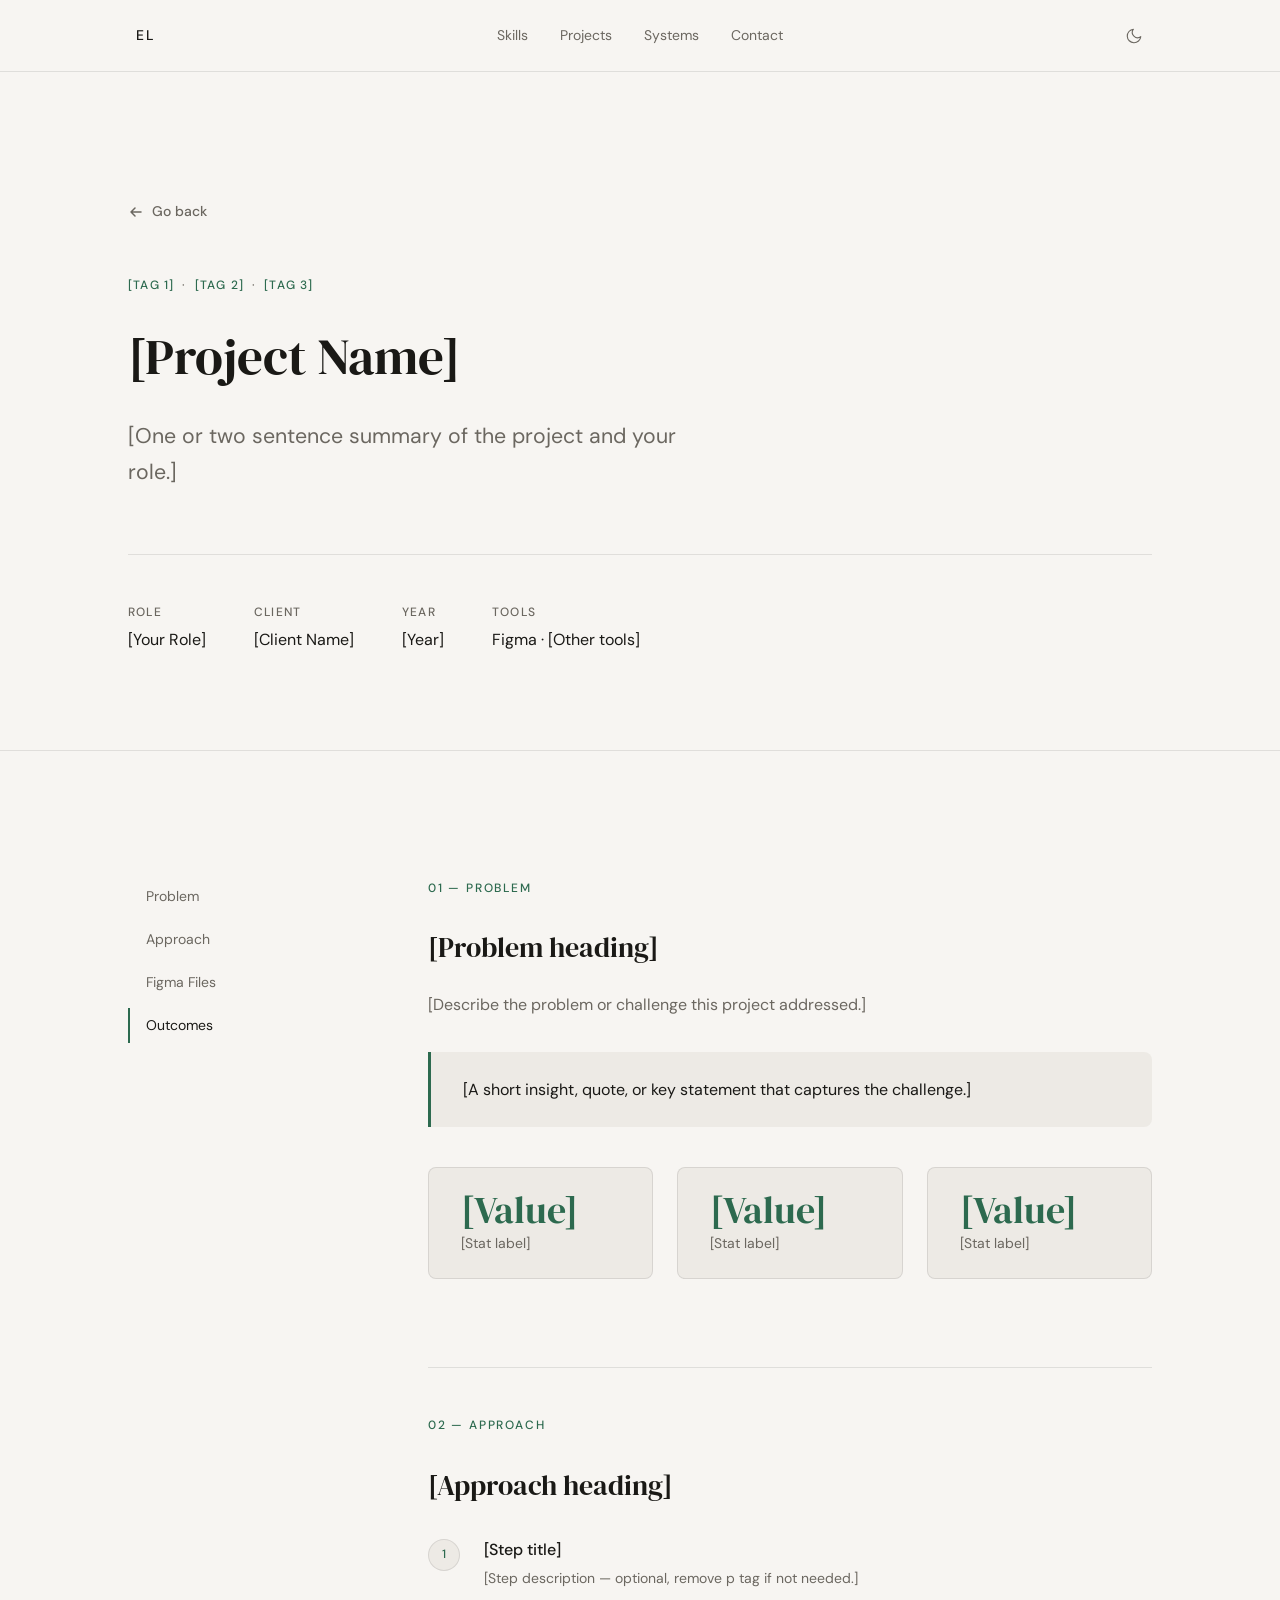
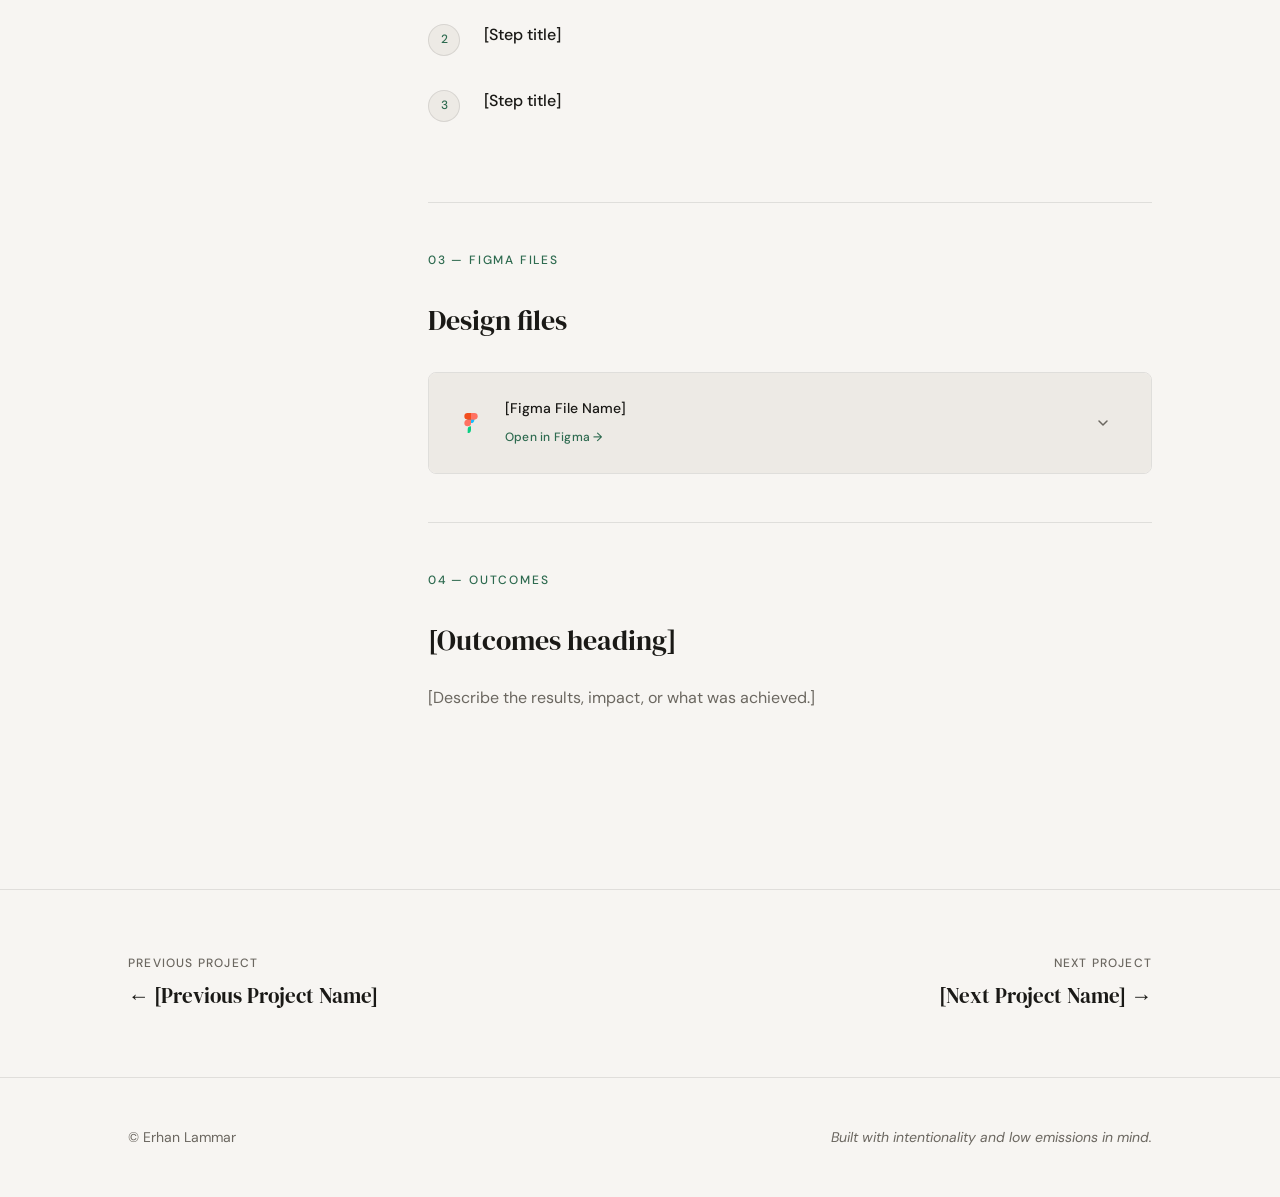
==== commit 3766f477: "Add collapsible toggle to Figma file embeds on detail pages Each Figma file card now defaults to clo" ====
--- a/projects/_template.html
+++ b/projects/_template.html
@@ -183,8 +183,13 @@
                       <p class="cs-figma-file__name">[Figma File Name]</p>
                       <a href="[FIGMA URL]" class="cs-figma-file__link" target="_blank" rel="noopener noreferrer">Open in Figma →</a>
                     </div>
-                  </div>
-                  <div class="cs-figma-embed">
+                    <button class="cs-figma-file__toggle" aria-expanded="false" aria-label="Toggle design file preview">
+                      <svg class="cs-figma-file__chevron" width="16" height="16" viewBox="0 0 16 16" fill="none" aria-hidden="true">
+                        <path d="M4 6l4 4 4-4" stroke="currentColor" stroke-width="1.5" stroke-linecap="round" stroke-linejoin="round"/>
+                      </svg>
+                    </button>
+                  </div>
+                  <div class="cs-figma-embed" hidden>
                     <iframe src="https://www.figma.com/embed?embed_host=share&url=[FIGMA URL]" allowfullscreen loading="lazy" title="[Figma File Name] — Figma design file"></iframe>
                   </div>
                 </div>
--- a/styles.css
+++ b/styles.css
@@ -168,10 +168,19 @@
   position: sticky;
   top: 0;
   z-index: 100;
+  border-bottom: 1px solid var(--color-border);
+}
+
+/* Blur via pseudo-element so backdrop-filter doesn't create a
+   containing block for position:fixed children (mobile nav drawer) */
+.site-header::before {
+  content: '';
+  position: absolute;
+  inset: 0;
   background-color: var(--color-bg);
-  border-bottom: 1px solid var(--color-border);
   backdrop-filter: blur(8px);
   -webkit-backdrop-filter: blur(8px);
+  z-index: -1;
 }
 
 .nav {
@@ -181,6 +190,7 @@
   max-width: 1120px;
   margin-inline: auto;
   padding: var(--space-2) var(--space-3);
+  position: relative;
 }
 
 @media (min-width: 768px) {
@@ -264,6 +274,103 @@
 @media (prefers-color-scheme: dark) {
   :root:not([data-theme]) .nav__theme-toggle .icon-moon { display: none; }
   :root:not([data-theme]) .nav__theme-toggle .icon-sun  { display: block; }
+}
+
+/* ── Mobile nav controls wrapper ── */
+.nav__controls {
+  display: flex;
+  align-items: center;
+  gap: var(--space-1);
+}
+
+/* ── Hamburger toggle ── */
+.nav__toggle {
+  display: none;
+  align-items: center;
+  justify-content: center;
+  width: 36px;
+  height: 36px;
+  border: none;
+  border-radius: var(--radius-sm);
+  background: transparent;
+  color: var(--color-text-muted);
+  cursor: pointer;
+  transition: color var(--transition-fast), background-color var(--transition-fast);
+  flex-shrink: 0;
+}
+
+.nav__toggle:hover,
+.nav__toggle:focus-visible {
+  color: var(--color-text);
+  background-color: var(--color-surface);
+  outline: 2px solid var(--color-accent);
+  outline-offset: 2px;
+}
+
+.nav__toggle-icon { display: none; }
+.nav__toggle-icon--open { display: block; }
+.nav__toggle[aria-expanded="true"] .nav__toggle-icon--open { display: none; }
+.nav__toggle[aria-expanded="true"] .nav__toggle-icon--close { display: block; }
+
+/* Home link — mobile only */
+.nav__links-home { display: none; }
+
+/* ── Mobile styles ── */
+@media (max-width: 767px) {
+  .nav__links-home { display: block; }
+  .nav__toggle { display: flex; }
+
+  .nav__links {
+    position: fixed;
+    top: 68px; /* matches nav height: 16px padding × 2 + 36px button */
+    right: 0;
+    bottom: 0;
+    width: 100%;
+    z-index: 99;
+    flex-direction: column;
+    gap: 0;
+    background-color: var(--color-bg);
+    border-top: 1px solid var(--color-border);
+    padding: var(--space-3);
+    overflow-y: auto;
+
+    visibility: hidden;
+    transform: translateX(100%);
+    pointer-events: none;
+    transition:
+      transform var(--transition-med),
+      visibility 0ms var(--transition-med);
+  }
+
+  .nav__links[data-open="true"] {
+    visibility: visible;
+    transform: translateX(0);
+    pointer-events: auto;
+    transition:
+      transform var(--transition-med),
+      visibility 0ms;
+  }
+
+  .nav__links li {
+    width: 100%;
+  }
+
+  .nav__link {
+    display: block;
+    padding: var(--space-2) 0;
+    border-bottom: 1px solid var(--color-border);
+    font-size: var(--text-base);
+  }
+
+  .nav__links li:last-child .nav__link {
+    border-bottom: none;
+  }
+}
+
+@media (prefers-reduced-motion: reduce) {
+  .nav__links {
+    transition: none;
+  }
 }
 
 /* ── Section Base ── */
@@ -863,7 +970,46 @@
   gap: var(--space-3);
   padding: var(--space-3) var(--space-4);
   background: var(--color-surface);
+}
+
+.cs-figma-file.is-open .cs-figma-file__header {
   border-bottom: 1px solid var(--color-border);
+}
+
+.cs-figma-file__toggle {
+  margin-left: auto;
+  display: flex;
+  align-items: center;
+  justify-content: center;
+  background: none;
+  border: none;
+  padding: var(--space-1);
+  cursor: pointer;
+  color: var(--color-text-muted);
+  border-radius: var(--radius-sm);
+  transition: color var(--transition-fast);
+  flex-shrink: 0;
+}
+
+.cs-figma-file__toggle:hover {
+  color: var(--color-text);
+}
+
+.cs-figma-file__toggle:focus-visible {
+  outline: 2px solid var(--color-accent);
+  outline-offset: 2px;
+}
+
+.cs-figma-file__chevron {
+  transition: transform var(--transition-fast);
+}
+
+.cs-figma-file.is-open .cs-figma-file__chevron {
+  transform: rotate(180deg);
+}
+
+.cs-figma-embed[hidden] {
+  display: none;
 }
 
 .cs-figma-file__icon {
@@ -1048,10 +1194,11 @@
 /* ── Case Study Sections ── */
 .cs-section {
   scroll-margin-top: calc(60px + var(--space-6));
+  padding-bottom: 48px;
 }
 
 .cs-section + .cs-section {
-  padding-top: var(--space-10);
+  padding-top: 48px;
   border-top: 1px solid var(--color-border);
 }
 
